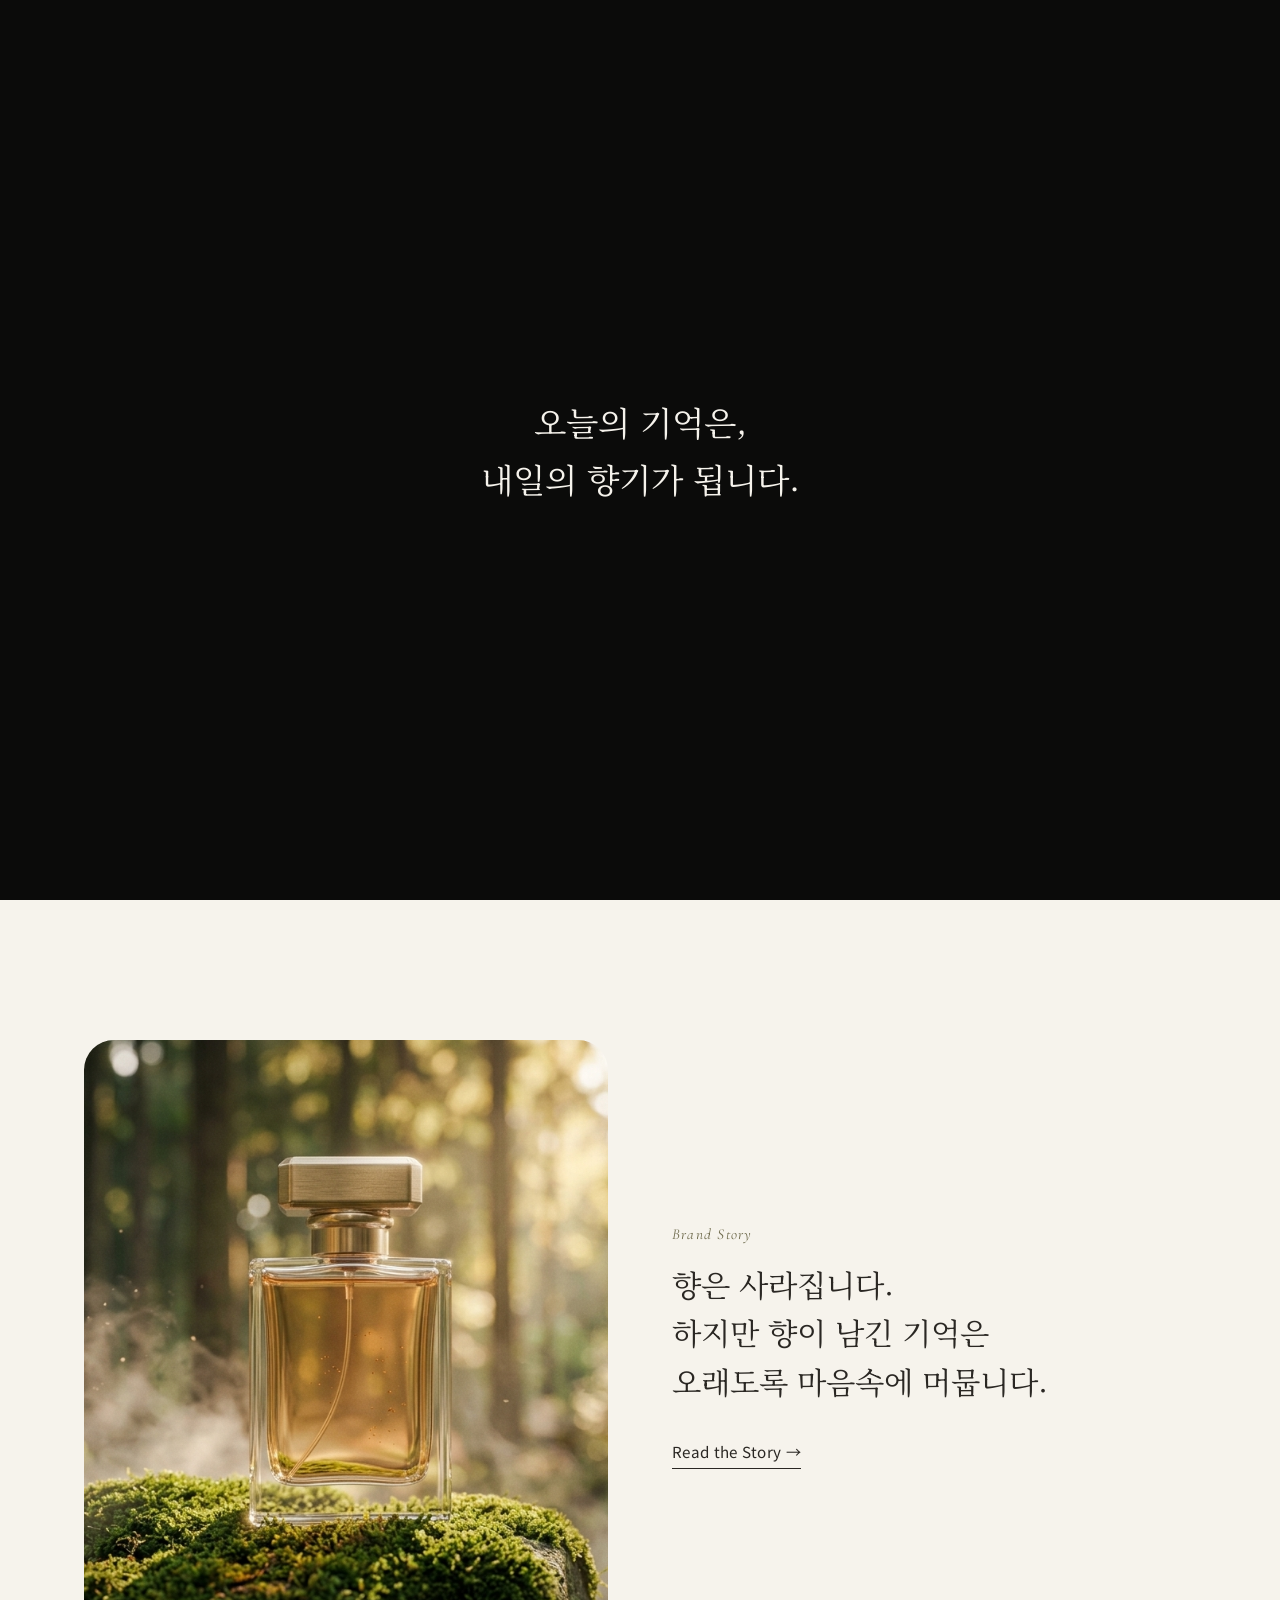
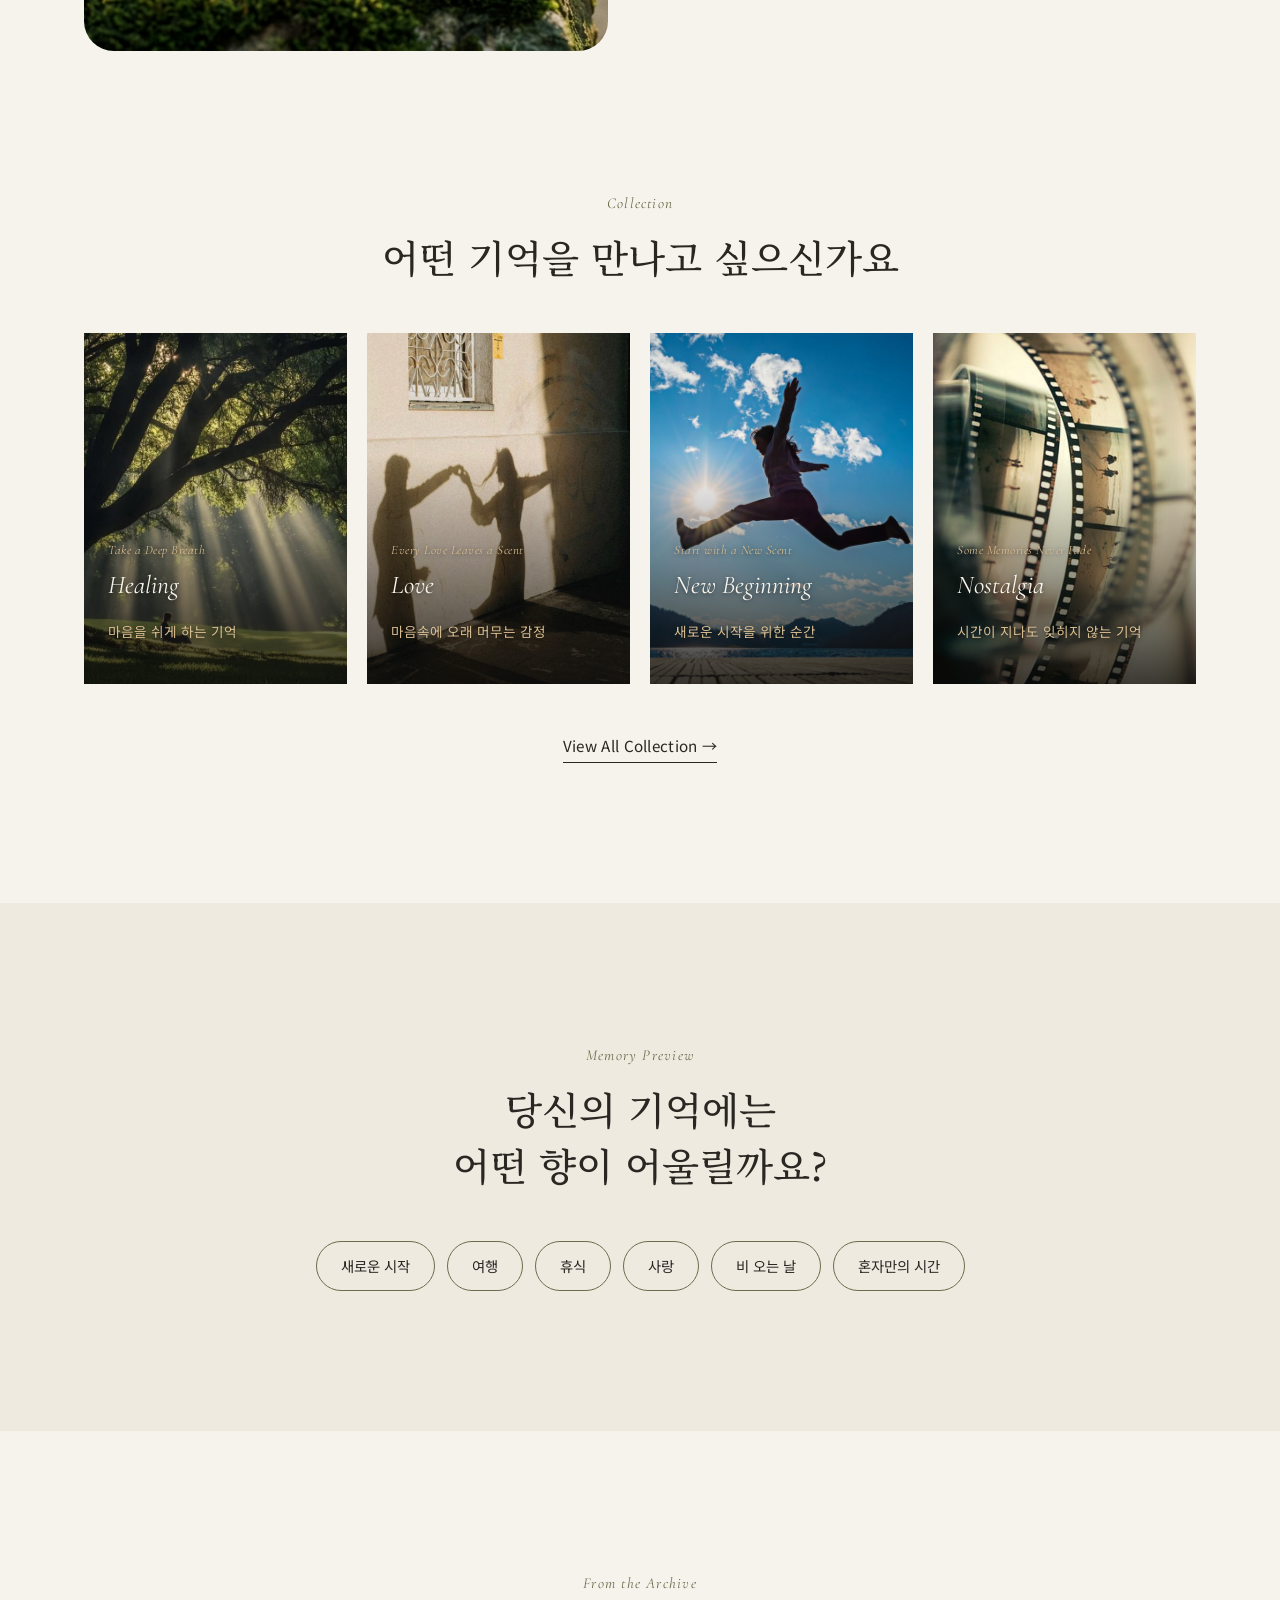
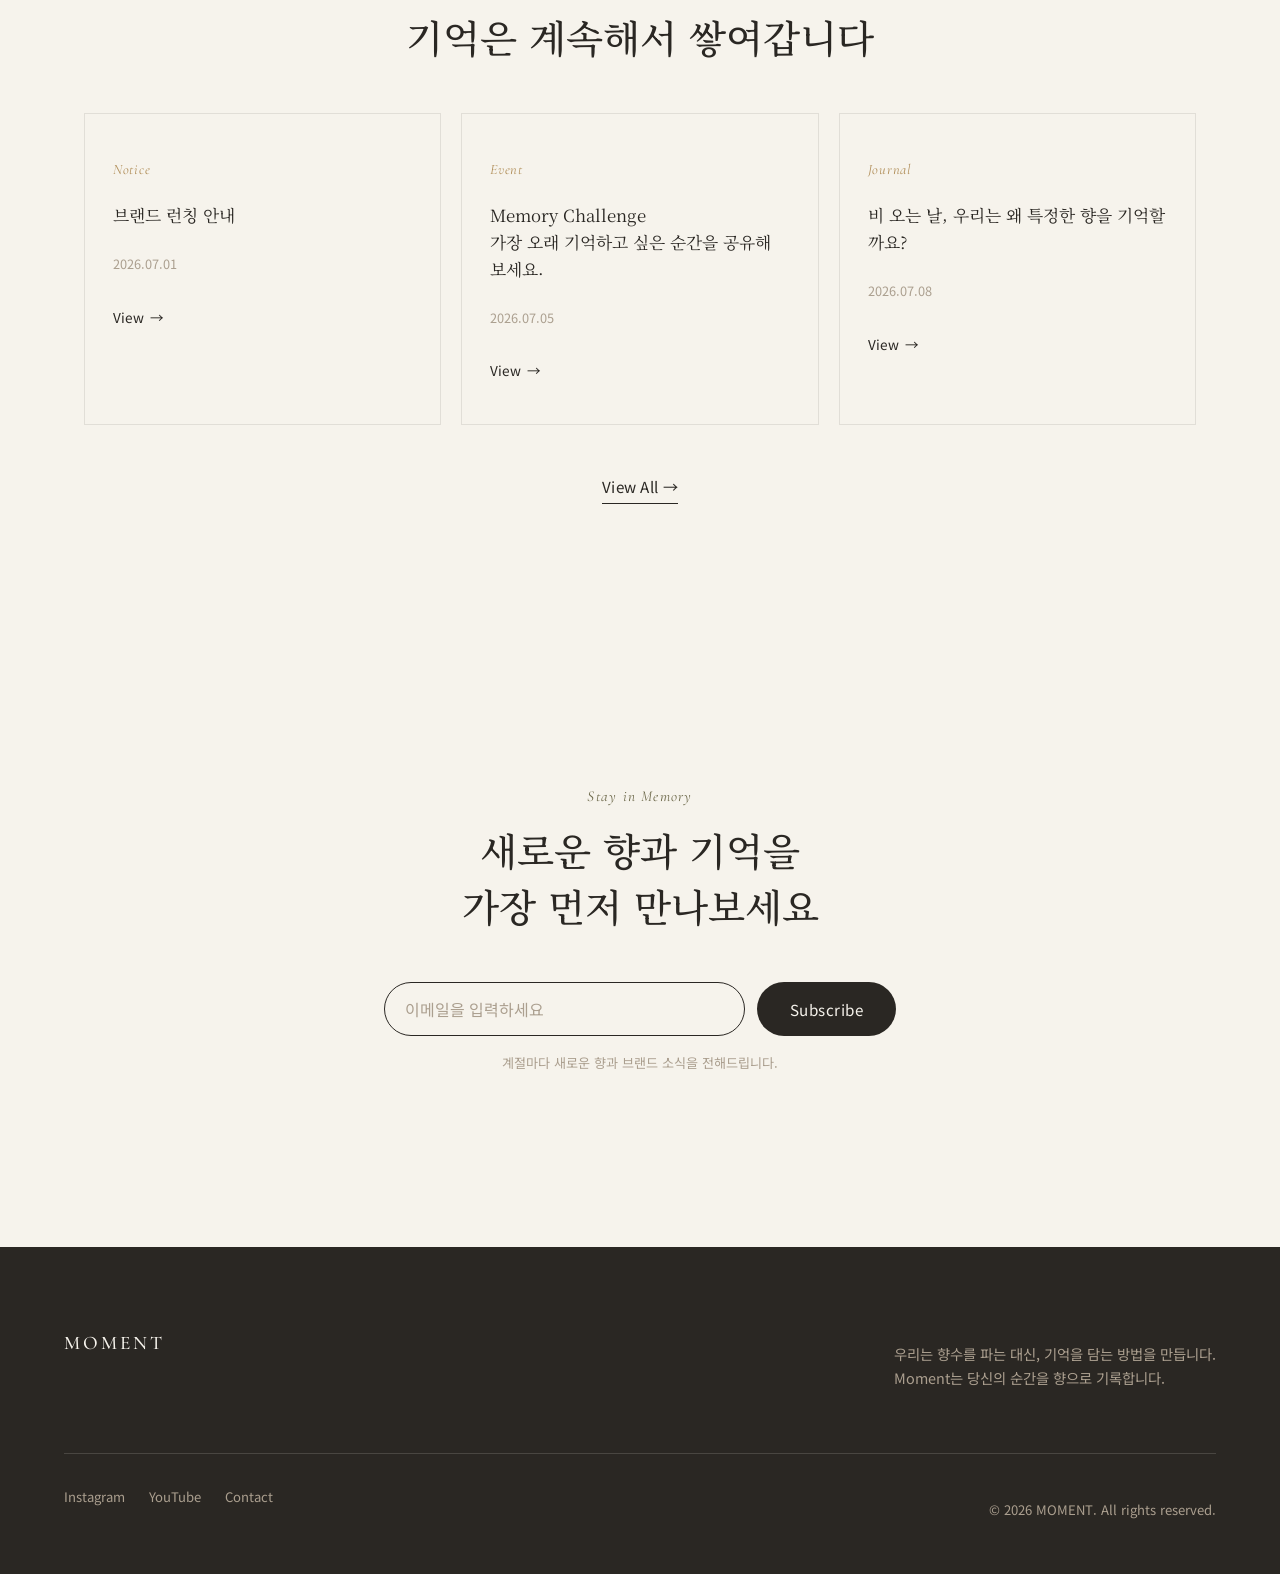
==== index.html @ a53d7341 "feat: Moment v1.0" ====
<!DOCTYPE html>
<html lang="ko">
<head>
  <meta charset="UTF-8" />
  <meta name="viewport" content="width=device-width, initial-scale=1.0" />
  <title>Moment | Memory Archive</title>
  <meta name="description" content="Moment - 향수를 고르는 것이 아니라, 당신의 기억을 선택하는 경험." />

  <!-- 구글 폰트: 한글 세리프(디스플레이) + 한글 산세리프(본문) + 영문 세리프(포인트 텍스트) -->
  <link rel="preconnect" href="https://fonts.googleapis.com" />
  <link rel="preconnect" href="https://fonts.gstatic.com" crossorigin />
  <link
    href="https://fonts.googleapis.com/css2?family=Cormorant+Garamond:ital,wght@0,300;0,400;0,500;1,400&family=Noto+Sans+KR:wght@300;400;500;700&family=Noto+Serif+KR:wght@400;500;600&display=swap"
    rel="stylesheet"
  />

  <!-- 스타일시트 연결 -->
  <link rel="stylesheet" href="css/style.css" />
</head>
<body data-auth="guest">
  <!-- ============================================================
       INTRO OVERLAY : 검은 화면 위 문구가 순서대로 나타났다 사라짐
       (JS에서 is-active 클래스를 순환시키며 텍스트를 전환합니다)
       ============================================================ -->
  <div class="intro" id="intro" aria-hidden="true">
    <p class="intro__line" data-index="0">오늘,<br />당신이 가장 오래 기억하고 싶은 순간은 무엇인가요?</p>
    <p class="intro__line" data-index="1">우리는<br />기억이 사라지지 않기를 바랍니다.</p>
    <p class="intro__line" data-index="2">기억을 만나보세요</p>
    <p class="intro__line" data-index="3">오늘의 기억은,<br />내일의 향기가 됩니다.</p>
  </div>

  <!-- ============================================================
       HEADER / NAV : 모든 페이지 공통
       ============================================================ -->
  <header class="site-header" id="siteHeader">
    <div class="site-header__inner">
      <!-- 로고 -->
      <a href="index.html" class="logo" aria-label="Moment 홈으로 이동">MOMENT</a>

      <!-- 메인 메뉴 -->
      <nav class="main-nav" aria-label="주요 메뉴">
        <ul class="main-nav__list">
          <li><a href="brand.html">Brand</a></li>
          <li><a href="collection.html">Collection</a></li>
          <li><a href="memory-story.html">Memory Story</a></li>
          <li><a href="archive.html">Archive</a></li>
          <li><a href="contact.html">Contact</a></li>
        </ul>
      </nav>

      <!-- 사용자 유틸리티 메뉴 : 로그인 상태에 따라 표시가 달라짐 -->
      <div class="utility-nav">
        <!-- 로그인 했을 때만 보이는 아이콘 -->
        <a href="wishlist.html" class="icon-btn utility-nav__auth-only" aria-label="찜한 상품">
          <svg viewBox="0 0 24 24" width="20" height="20" fill="none" stroke="currentColor" stroke-width="1.5">
            <path d="M12 20s-7-4.35-9.5-8.8C.7 7.6 2 4 5.6 4c2 0 3.3 1 4.4 2.6C11.1 5 12.4 4 14.4 4 18 4 19.3 7.6 17.5 11.2 15 15.65 12 20 12 20Z"/>
          </svg>
        </a>
        <a href="cart.html" class="icon-btn utility-nav__auth-only" aria-label="장바구니">
          <svg viewBox="0 0 24 24" width="20" height="20" fill="none" stroke="currentColor" stroke-width="1.5">
            <path d="M4 6h16l-1.5 10.5a2 2 0 0 1-2 1.5H7.5a2 2 0 0 1-2-1.5L4 6Z"/>
            <path d="M8 6V5a4 4 0 1 1 8 0v1"/>
          </svg>
        </a>
        <a href="mypage.html" class="icon-btn utility-nav__auth-only" aria-label="마이페이지">
          <svg viewBox="0 0 24 24" width="20" height="20" fill="none" stroke="currentColor" stroke-width="1.5">
            <circle cx="12" cy="8" r="3.4" />
            <path d="M4.5 20c1.2-4 4-6 7.5-6s6.3 2 7.5 6" />
          </svg>
        </a>
        <!-- 로그인/로그아웃 토글 버튼 -->
        <button type="button" class="text-btn" id="authToggleBtn">Login</button>
      </div>

      <!-- 모바일 메뉴 토글 -->
      <button type="button" class="menu-toggle" id="menuToggle" aria-label="메뉴 열기" aria-expanded="false">
        <span></span><span></span><span></span>
      </button>
    </div>
  </header>

  <main>
    <!-- ============================================================
         SECTION 1 + 2 : HERO (텍스트 인트로 → 영상 전환)
         intro 오버레이가 사라지면 이 영상 히어로가 드러납니다.
         ============================================================ -->
    <section class="hero" id="hero">
      <video class="hero__video" id="heroVideo" muted loop playsinline poster="images/hero-poster.jpg">
        <source src="video/main.mp4" type="video/mp4" />
      </video>
      <div class="hero__scrim"></div>
      <div class="hero__content">
        <a href="collection.html" class="btn btn--outline-light">Explore Collection <span class="arrow">→</span></a>
      </div>
    </section>

    <!-- ============================================================
         SECTION 3 : BRAND STORY
         ============================================================ -->
    <section class="brand-story" id="brand">
      <div class="brand-story__media">
        <img src="images/brand-story.png" alt="Moment 향수 병 클로즈업 사진" loading="lazy" />
      </div>
      <div class="brand-story__text">
        <p class="eyebrow">Brand Story</p>
        <p class="brand-story__quote">
          향은 사라집니다.<br />
          하지만 향이 남긴 기억은<br />
          오래도록 마음속에 머뭅니다.
        </p>
        <a href="brand.html" class="link-underline">Read the Story →</a>
      </div>
    </section>

    <!-- ============================================================
         SECTION 4 : COLLECTION
         카드에 마우스를 올리면 이미지가 어두워지며 노트 정보가 나타남
         ============================================================ -->
    <section class="collection" id="collection">
      <p class="eyebrow center">Collection</p>
      <h2 class="section-title center">어떤 기억을 만나고 싶으신가요</h2>

      <!--
        향수 카드 4개는 더 이상 마크업에 직접 쓰지 않습니다.
        js/data/perfumes-data.js 의 COLLECTIONS 배열(id, name, tagline, meaning, memoryTags)을
        js/main.js의 initHomeCollectionCards()가 읽어와 이 <ul> 안에 렌더링합니다.
        → 컬렉션 정보가 바뀌면 HTML을 건드릴 필요 없이 perfumes-data.js만 수정하면 됩니다.
      -->
      <ul class="perfume-grid" id="perfumeGrid" aria-live="polite"></ul>

      <div class="section-cta">
        <a href="collection.html" class="link-underline">View All Collection →</a>
      </div>
    </section>

    <!-- ============================================================
         SECTION 5 : MEMORY PREVIEW (간단한 기억 취향 선택)
         ============================================================ -->
    <section class="memory-preview" id="memoryPreview">
      <div class="memory-preview__inner">
        <p class="eyebrow center">Memory Preview</p>
        <h2 class="section-title center" id="memoryQuestion">당신의 기억에는<br />어떤 향이 어울릴까요?</h2>

        <!-- 기억 선택 칩 목록 -->
        <fieldset class="memory-options" id="memoryOptions">
          <legend class="sr-only">기억 유형 선택</legend>
          <label class="memory-chip">
            <input type="radio" name="memory" value="새로운 시작" />
            <span>새로운 시작</span>
          </label>
          <label class="memory-chip">
            <input type="radio" name="memory" value="여행" />
            <span>여행</span>
          </label>
          <label class="memory-chip">
            <input type="radio" name="memory" value="휴식" />
            <span>휴식</span>
          </label>
          <label class="memory-chip">
            <input type="radio" name="memory" value="사랑" />
            <span>사랑</span>
          </label>
          <label class="memory-chip">
            <input type="radio" name="memory" value="비 오는 날" />
            <span>비 오는 날</span>
          </label>
          <label class="memory-chip">
            <input type="radio" name="memory" value="혼자만의 시간" />
            <span>혼자만의 시간</span>
          </label>
        </fieldset>

        <!-- 선택 후 나타나는 결과 영역 -->
        <div class="memory-result" id="memoryResult" hidden>
          <p class="memory-result__text">
            당신의 기억을 위한<br />향을 준비했습니다.
          </p>
          <a href="memory-story.html" class="btn btn--dark">Find My Memory</a>
        </div>
      </div>
    </section>

    <!-- ============================================================
         SECTION 6 : FROM THE ARCHIVE
         ============================================================ -->
    <section class="archive" id="archive">
      <p class="eyebrow center">From the Archive</p>
      <h2 class="section-title center">기억은 계속해서 쌓여갑니다</h2>

      <ul class="archive-grid">
        <li class="archive-card">
          <a href="archive.html">
            <span class="archive-card__tag">Notice</span>
            <p class="archive-card__title">브랜드 런칭 안내</p>
            <time class="archive-card__date" datetime="2026-07-01">2026.07.01</time>
            <span class="archive-card__link">View <span class="arrow">→</span></span>
          </a>
        </li>
        <li class="archive-card">
          <a href="archive.html">
            <span class="archive-card__tag">Event</span>
            <p class="archive-card__title">Memory Challenge<br />가장 오래 기억하고 싶은 순간을 공유해 보세요.</p>
            <time class="archive-card__date" datetime="2026-07-05">2026.07.05</time>
            <span class="archive-card__link">View <span class="arrow">→</span></span>
          </a>
        </li>
        <li class="archive-card">
          <a href="archive.html">
            <span class="archive-card__tag">Journal</span>
            <p class="archive-card__title">비 오는 날, 우리는 왜 특정한 향을 기억할까요?</p>
            <time class="archive-card__date" datetime="2026-07-08">2026.07.08</time>
            <span class="archive-card__link">View <span class="arrow">→</span></span>
          </a>
        </li>
      </ul>

      <div class="section-cta">
        <a href="archive.html" class="link-underline">View All →</a>
      </div>
    </section>

    <!-- ============================================================
         SECTION 7 : NEWSLETTER (Stay in Memory)
         ============================================================ -->
    <section class="newsletter" id="newsletter">
      <p class="eyebrow center">Stay in Memory</p>
      <h2 class="section-title center">새로운 향과 기억을<br />가장 먼저 만나보세요</h2>

      <form class="newsletter__form" id="newsletterForm" novalidate>
        <label for="newsletterEmail" class="sr-only">이메일 주소</label>
        <input
          type="email"
          id="newsletterEmail"
          name="email"
          class="newsletter__input"
          placeholder="이메일을 입력하세요"
          required
        />
        <button type="submit" class="btn btn--dark">Subscribe</button>
      </form>
      <p class="newsletter__caption" id="newsletterMessage">계절마다 새로운 향과 브랜드 소식을 전해드립니다.</p>
    </section>
  </main>

  <!-- ============================================================
       FOOTER : 모든 페이지 공통
       ============================================================ -->
  <footer class="site-footer">
    <div class="site-footer__top">
      <span class="logo logo--footer">MOMENT</span>
      <p class="site-footer__philosophy">
        우리는 향수를 파는 대신, 기억을 담는 방법을 만듭니다.<br />
        Moment는 당신의 순간을 향으로 기록합니다.
      </p>
    </div>

    <div class="site-footer__bottom">
      <nav class="site-footer__social" aria-label="소셜 미디어 및 연락처">
        <a href="#" target="_blank" rel="noopener">Instagram</a>
        <a href="#" target="_blank" rel="noopener">YouTube</a>
        <a href="contact.html">Contact</a>
      </nav>
      <p class="site-footer__copyright">© 2026 MOMENT. All rights reserved.</p>
    </div>
  </footer>

  <!-- 스크립트 연결 : body 최하단 -->
  <!-- perfumes-data.js가 COLLECTIONS/PERFUMES 전역 상수를 만들어주므로 반드시 다른 js보다 먼저 로드 -->
  <script src="js/data/perfumes-data.js"></script>
  <script src="js/store.js"></script>
  <script src="js/main.js"></script>
</body>
</html>
---- css/style.css ----
/* 경로: css/style.css */

/* ==========================================================================
   1. CSS 변수 (Design Tokens)
   -------------------------------------------------------------------------
   - 컬러 : Ivory(배경) / Warm Gray(보조) / Charcoal(본문) / Olive(포인트 텍스트)
             + Gold(액센트), 인트로 전용 Black
   - 타이포 : 한글 세리프(Display) + 한글 산세리프(Body) + 영문 세리프(포인트)
   ========================================================================== */
:root {
  /* Color */
  --color-ivory: #f6f3ec;
  --color-ivory-dim: #efeae0;
  --color-warm-gray: #ab9f8f;
  --color-charcoal: #2a2723;
  --color-olive: #6e6a4c;
  --color-black: #0b0b0a;
  --color-white: #ffffff;
  --color-gold: #b08d57;
  --color-gold-light: #d8bd91;

  /* Typography */
  --font-display: "Noto Serif KR", serif;
  --font-body: "Noto Sans KR", sans-serif;
  --font-accent: "Cormorant Garamond", serif;

  /* Layout */
  --header-height: 76px;
  --container-max: 1240px;
  --gutter: clamp(20px, 5vw, 64px);

  /* Motion */
  --ease-default: cubic-bezier(0.22, 1, 0.36, 1);
  --duration-fast: 0.3s;
  --duration-slow: 0.9s;
}

/* ==========================================================================
   2. 리셋 & 기본 스타일
   ========================================================================== */
*,
*::before,
*::after {
  box-sizing: border-box;
}

html {
  scroll-behavior: smooth;
}

body {
  margin: 0;
  font-family: var(--font-body);
  color: var(--color-charcoal);
  background-color: var(--color-ivory);
  line-height: 1.7;
  -webkit-font-smoothing: antialiased;
}

img {
  max-width: 100%;
  display: block;
}

a {
  color: inherit;
  text-decoration: none;
}

ul,
dl {
  list-style: none;
  margin: 0;
  padding: 0;
}

button,
input {
  font-family: inherit;
  font-size: inherit;
}

/* 스크린리더 전용 텍스트 (시각적으로 숨기되 접근성은 유지) */
.sr-only {
  position: absolute;
  width: 1px;
  height: 1px;
  padding: 0;
  margin: -1px;
  overflow: hidden;
  clip: rect(0, 0, 0, 0);
  white-space: nowrap;
  border: 0;
}

/* 키보드 포커스 표시 */
a:focus-visible,
button:focus-visible,
input:focus-visible {
  outline: 2px solid var(--color-gold);
  outline-offset: 3px;
}

/* 사용자가 모션 최소화를 선호할 경우 애니메이션 축소 */
@media (prefers-reduced-motion: reduce) {
  *,
  *::before,
  *::after {
    animation-duration: 0.01ms !important;
    transition-duration: 0.01ms !important;
    scroll-behavior: auto !important;
  }
}

/* ==========================================================================
   3. 공통 유틸리티 (eyebrow, 버튼, 밑줄 링크 등)
   ========================================================================== */
.eyebrow {
  font-family: var(--font-accent);
  font-style: italic;
  letter-spacing: 0.08em;
  color: var(--color-olive);
  font-size: 0.95rem;
  margin: 0 0 12px;
}

.eyebrow.center,
.section-title.center {
  text-align: center;
}

.section-title {
  font-family: var(--font-display);
  font-weight: 500;
  font-size: clamp(1.6rem, 3vw, 2.4rem);
  line-height: 1.45;
  margin: 0 0 48px;
  color: var(--color-charcoal);
}

.section-cta {
  text-align: center;
  margin-top: 48px;
}

.link-underline {
  display: inline-block;
  border-bottom: 1px solid currentColor;
  padding-bottom: 4px;
  font-size: 0.95rem;
  letter-spacing: 0.02em;
  transition: opacity var(--duration-fast) var(--ease-default);
}

.link-underline:hover {
  opacity: 0.6;
}

.arrow {
  display: inline-block;
  transition: transform var(--duration-fast) var(--ease-default);
}

.btn {
  display: inline-flex;
  align-items: center;
  gap: 8px;
  padding: 14px 32px;
  font-size: 0.95rem;
  letter-spacing: 0.03em;
  border-radius: 999px;
  border: 1px solid transparent;
  cursor: pointer;
  transition: background-color var(--duration-fast) var(--ease-default),
    color var(--duration-fast) var(--ease-default),
    border-color var(--duration-fast) var(--ease-default);
}

.btn--outline-light {
  color: var(--color-ivory);
  border-color: rgba(246, 243, 236, 0.6);
  background: transparent;
}

.btn--outline-light:hover {
  background: var(--color-ivory);
  color: var(--color-charcoal);
}

.btn--dark {
  background: var(--color-charcoal);
  color: var(--color-ivory);
}

.btn--dark:hover {
  background: var(--color-gold);
  color: var(--color-charcoal);
}

/* ==========================================================================
   4. 인트로 오버레이 (Section 1)
   -------------------------------------------------------------------------
   - 검은 화면 위 문구가 순서대로 페이드 인/아웃 됩니다.
   - JS가 각 .intro__line 에 is-active 클래스를 순환 부여합니다.
   - 전체 시퀀스가 끝나면 .intro 자체에 is-done 클래스가 붙어 사라지고
     아래의 영상 히어로가 자연스럽게 드러납니다.
   ========================================================================== */
.intro {
  position: fixed;
  inset: 0;
  z-index: 200;
  display: flex;
  align-items: center;
  justify-content: center;
  background-color: var(--color-black);
  transition: opacity var(--duration-slow) var(--ease-default);
}

.intro.is-done {
  opacity: 0;
  pointer-events: none;
}

/* 이미 인트로를 본 적이 있는 재방문(같은 세션)에서는
   페이드 애니메이션 없이 곧바로 숨겨서 영상/메뉴가 바로 보이도록 함 */
.intro.is-skipped {
  display: none;
}

.intro__line {
  position: absolute;
  max-width: 90vw;
  text-align: center;
  font-family: var(--font-display);
  font-weight: 400;
  font-size: clamp(1.3rem, 3.2vw, 2.1rem);
  color: var(--color-ivory);
  opacity: 0;
  /* 위아래로 움직이는 효과를 빼고 순수 크로스페이드로 전환해 더 매끄럽게 보이도록 함 */
  transition: opacity 0.9s ease-in-out;
}

.intro__line.is-active {
  opacity: 1;
}

/* ==========================================================================
   5. 헤더 & 내비게이션
   ========================================================================== */
.site-header {
  position: fixed;
  top: 0;
  left: 0;
  right: 0;
  z-index: 100;
  height: var(--header-height);
  display: flex;
  align-items: center;
  color: var(--color-ivory);
  transition: background-color var(--duration-fast) var(--ease-default),
    color var(--duration-fast) var(--ease-default);
}

/* 스크롤 시 인트로/영상 위가 아닐 때는 아이보리 배경으로 전환 */
.site-header.is-scrolled {
  background-color: rgba(246, 243, 236, 0.92);
  color: var(--color-charcoal);
  backdrop-filter: blur(6px);
  box-shadow: 0 1px 0 rgba(42, 39, 35, 0.08);
}

.site-header__inner {
  width: 100%;
  max-width: var(--container-max);
  margin: 0 auto;
  padding: 0 var(--gutter);
  display: flex;
  align-items: center;
  justify-content: space-between;
  gap: 32px;
}

.logo {
  font-family: var(--font-accent);
  font-size: 1.35rem;
  letter-spacing: 0.16em;
  font-weight: 500;
}

.main-nav__list {
  display: flex;
  gap: 36px;
}

.main-nav__list a {
  font-size: 0.92rem;
  letter-spacing: 0.03em;
  position: relative;
  padding-bottom: 4px;
}

.main-nav__list a::after {
  content: "";
  position: absolute;
  left: 0;
  bottom: 0;
  width: 100%;
  height: 1px;
  background: currentColor;
  transform: scaleX(0);
  transform-origin: right;
  transition: transform var(--duration-fast) var(--ease-default);
}

.main-nav__list a:hover::after {
  transform: scaleX(1);
  transform-origin: left;
}

.utility-nav {
  display: flex;
  align-items: center;
  gap: 18px;
}

.icon-btn {
  display: inline-flex;
  align-items: center;
  justify-content: center;
}

.text-btn {
  background: none;
  border: 1px solid currentColor;
  color: inherit;
  padding: 8px 18px;
  border-radius: 999px;
  font-size: 0.85rem;
  letter-spacing: 0.03em;
  cursor: pointer;
  transition: background-color var(--duration-fast) var(--ease-default),
    color var(--duration-fast) var(--ease-default);
}

.text-btn:hover {
  background-color: currentColor;
}

.site-header.is-scrolled .text-btn:hover {
  color: var(--color-ivory);
}

.site-header:not(.is-scrolled) .text-btn:hover {
  color: var(--color-charcoal);
}

/* 로그인 상태(body[data-auth="member"])에서만 찜/장바구니 아이콘 노출 */
.utility-nav__auth-only {
  display: none;
}

body[data-auth="member"] .utility-nav__auth-only {
  display: inline-flex;
}

/* 모바일 햄버거 버튼 (기본 숨김, 반응형에서 노출) */
.menu-toggle {
  display: none;
  flex-direction: column;
  gap: 5px;
  background: none;
  border: none;
  cursor: pointer;
  padding: 8px;
}

.menu-toggle span {
  width: 22px;
  height: 1px;
  background: currentColor;
}

/* ==========================================================================
   6. HERO (Section 2) : 영상 배경 + Brand Message
   ========================================================================== */
.hero {
  position: relative;
  height: 100vh;
  display: flex;
  align-items: flex-end;
  justify-content: center;
  overflow: hidden;
  background-color: var(--color-black);
}

.hero__video {
  position: absolute;
  inset: 0;
  width: 100%;
  height: 100%;
  object-fit: cover;
}

.hero__scrim {
  position: absolute;
  inset: 0;
  background: linear-gradient(180deg, rgba(11, 11, 10, 0.15) 0%, rgba(11, 11, 10, 0.55) 100%);
}

.hero__content {
  position: relative;
  z-index: 2;
  padding-bottom: 96px;
  text-align: center;
}

/* ==========================================================================
   7. BRAND STORY (Section 3)
   ========================================================================== */
.brand-story {
  display: grid;
  grid-template-columns: 1fr 1fr;
  align-items: center;
  gap: var(--gutter);
  max-width: var(--container-max);
  margin: 0 auto;
  padding: 140px var(--gutter);
}

.brand-story__media img {
  width: 100%;
  aspect-ratio: 6 / 7;
  object-fit: cover;
  border-radius: 30px;
}

.brand-story__quote {
  font-family: var(--font-display);
  font-weight: 400;
  font-size: clamp(1.3rem, 2.4vw, 1.9rem);
  line-height: 1.6;
  color: var(--color-charcoal);
  margin: 0 0 32px;
}

/* ==========================================================================
   8. COLLECTION (Section 4) : 향수 카드
   -------------------------------------------------------------------------
   - 카드 배경은 각 <li>의 인라인 style="background-image: url(...)"로 지정
     (⚠️ CSS 커스텀 프로퍼티(--card-image)에 url()을 넣으면, 그 상대경로가
      "선언된 위치(index.html)"가 아니라 "var()가 쓰이는 스타일시트 위치
      (이 css/style.css 파일)" 기준으로 다시 해석되는 스펙 특성이 있어
      실제 파일이 있어도 404가 나는 문제가 있었습니다. 그래서 커스텀 프로퍼티를
      거치지 않고 background-image를 인라인에서 바로 지정합니다.)
   - 기본 상태 : 이미지만 살짝 보이는 미니멀한 카드
   - hover 상태 : 이미지가 어두워지며 Top/Middle/Base 노트가 나타남
   ========================================================================== */
.collection {
  padding: 0 var(--gutter) 140px;
  max-width: var(--container-max);
  margin: 0 auto;
}

.perfume-grid {
  display: grid;
  grid-template-columns: repeat(4, 1fr);
  gap: 20px;
}

.perfume-card {
  position: relative;
  aspect-ratio: 3 / 4;
  background-color: var(--color-ivory-dim); /* 이미지 로드 전/실패 시 대비용 배경 */
  background-size: cover;
  background-position: center;
  overflow: hidden;
  isolation: isolate;
}

/* 카드 어둡게 하는 오버레이
   - 평소에도 이름/태그라인이 잘 보이도록 하단부터 어두워지는 그라데이션을 항상 깔아둠
   - hover 시 카드 전체를 짙게 덮어 태그 목록(memoryTags)이 잘 보이게 전환 */
.perfume-card::before {
  content: "";
  position: absolute;
  inset: 0;
  background: linear-gradient(
    180deg,
    rgba(11, 11, 10, 0) 35%,
    rgba(11, 11, 10, 0.8) 100%
  );
  transition: background var(--duration-fast) var(--ease-default);
  z-index: 0;
}

.perfume-card:hover::before,
.perfume-card:focus-within::before {
  background: rgba(11, 11, 10, 0.72);
}

/* 카드 전체를 감싸는 링크 : 카드 하나를 통째로 클릭 가능한 영역으로 만들어줍니다.
   (오버레이 ::before 보다 위에 오도록 position/z-index를 여기서 담당) */
.perfume-card__link {
  position: relative;
  z-index: 1;
  display: block;
  height: 100%;
  color: inherit;
  text-decoration: none;
}

.perfume-card__notes {
  height: 100%;
  display: flex;
  flex-direction: column;
  justify-content: flex-end;
  padding: 24px;
  color: var(--color-ivory);
}

/* 컬렉션 태그라인 (예: "Take a Deep Breath") : 카드 이름 위에 오는 작은 영문 캡션 */
.perfume-card__eyebrow {
  font-family: var(--font-accent);
  font-style: italic;
  font-size: 0.8rem;
  letter-spacing: 0.04em;
  color: var(--color-gold-light);
  text-shadow: 0 1px 4px rgba(11, 11, 10, 0.5);
  margin-bottom: 2px;
}

.perfume-card__name {
  font-family: var(--font-accent);
  font-style: italic;
  font-size: 1.6rem;
  text-shadow: 0 1px 4px rgba(11, 11, 10, 0.5);
}

.perfume-card__desc {
  font-size: 0.85rem;
  color: var(--color-gold-light);
  text-shadow: 0 1px 4px rgba(11, 11, 10, 0.5);
  margin-bottom: 16px;
}

/* 기억 키워드 태그 목록 : note-list와 동일하게 평소엔 숨어 있다가 hover 시 펼쳐짐 */
.perfume-card__tags {
  display: flex;
  flex-wrap: wrap;
  gap: 6px;
  list-style: none;
  margin: 0;
  padding: 0;
  max-height: 0;
  opacity: 0;
  overflow: hidden;
  transition: max-height var(--duration-fast) var(--ease-default),
    opacity var(--duration-fast) var(--ease-default);
}

.perfume-card:hover .perfume-card__tags,
.perfume-card:focus-within .perfume-card__tags {
  max-height: 120px;
  opacity: 1;
}

.perfume-card__tags li {
  font-size: 0.72rem;
  padding: 4px 10px;
  border: 1px solid rgba(246, 243, 236, 0.35);
  border-radius: 999px;
  color: var(--color-ivory);
  white-space: nowrap;
}

/* 노트 정보 : 평소에는 숨겨져 있다가 hover 시 서서히 나타남 */
.note-list {
  max-height: 0;
  opacity: 0;
  overflow: hidden;
  transition: max-height var(--duration-fast) var(--ease-default),
    opacity var(--duration-fast) var(--ease-default);
}

.perfume-card:hover .note-list,
.perfume-card:focus-within .note-list {
  max-height: 200px;
  opacity: 1;
}

.note-list > div {
  display: flex;
  gap: 8px;
  font-size: 0.78rem;
  padding: 4px 0;
  border-top: 1px solid rgba(246, 243, 236, 0.2);
}

.note-list dt {
  flex-shrink: 0;
  width: 56px;
  color: var(--color-gold-light);
  letter-spacing: 0.04em;
}

.note-list dd {
  /* 브라우저 기본 여백(margin-left: 40px)을 제거하고,
     좁은 카드 폭에서도 줄바꿈이 단어 단위로 깔끔하게 떨어지도록 처리 */
  margin: 0;
  flex: 1;
  line-height: 1.5;
  word-break: keep-all;
  overflow-wrap: break-word;
}

/* ==========================================================================
   9. MEMORY PREVIEW (Section 5)
   ========================================================================== */
.memory-preview {
  background-color: var(--color-ivory-dim);
  padding: 140px var(--gutter);
  transition: background-color var(--duration-slow) var(--ease-default);
}

.memory-preview.has-result {
  background-color: var(--color-charcoal);
  color: var(--color-ivory);
}

.memory-preview.has-result .section-title,
.memory-preview.has-result .eyebrow {
  color: var(--color-ivory);
}

.memory-preview__inner {
  max-width: 720px;
  margin: 0 auto;
  text-align: center;
}

.memory-options {
  display: flex;
  flex-wrap: wrap;
  justify-content: center;
  gap: 12px;
  border: none;
  padding: 0;
  margin: 0;
}

.memory-chip {
  cursor: pointer;
}

.memory-chip input {
  position: absolute;
  opacity: 0;
  width: 1px;
  height: 1px;
}

.memory-chip span {
  display: inline-block;
  padding: 12px 24px;
  border: 1px solid var(--color-olive);
  border-radius: 999px;
  font-size: 0.9rem;
  transition: background-color var(--duration-fast) var(--ease-default),
    color var(--duration-fast) var(--ease-default);
}

.memory-chip input:checked + span {
  background-color: var(--color-gold);
  border-color: var(--color-gold);
  color: var(--color-charcoal);
}

.memory-result {
  margin-top: 56px;
}

.memory-result[hidden] {
  display: none;
}

.memory-result__text {
  font-family: var(--font-display);
  font-size: 1.4rem;
  margin-bottom: 28px;
}

/* ==========================================================================
   10. FROM THE ARCHIVE (Section 6)
   ========================================================================== */
.archive {
  padding: 140px var(--gutter);
  max-width: var(--container-max);
  margin: 0 auto;
}

.archive-grid {
  display: grid;
  grid-template-columns: repeat(3, 1fr);
  gap: 20px;
}

.archive-card a {
  display: block;
  height: 100%;
  padding: 40px 28px;
  background-color: var(--color-ivory);
  border: 1px solid rgba(42, 39, 35, 0.1);
  transition: background-color var(--duration-fast) var(--ease-default);
}

.archive-card a:hover {
  background-color: var(--color-charcoal);
  color: var(--color-ivory);
}

.archive-card__tag {
  display: inline-block;
  font-family: var(--font-accent);
  font-style: italic;
  color: var(--color-gold);
  margin-bottom: 20px;
  font-size: 0.9rem;
  letter-spacing: 0.05em;
}

.archive-card__title {
  font-family: var(--font-display);
  font-size: 1.05rem;
  line-height: 1.6;
  margin: 0 0 24px;
}

.archive-card__date {
  display: block;
  font-size: 0.8rem;
  color: var(--color-warm-gray);
  margin-bottom: 28px;
}

.archive-card a:hover .archive-card__date {
  color: var(--color-gold-light);
}

.archive-card__link {
  display: inline-flex;
  align-items: center;
  gap: 6px;
  font-size: 0.85rem;
}

.archive-card a:hover .arrow {
  transform: translateX(6px);
}

/* ==========================================================================
   11. NEWSLETTER (Section 7)
   ========================================================================== */
.newsletter {
  padding: 140px var(--gutter) 160px;
  max-width: 640px;
  margin: 0 auto;
  text-align: center;
}

.newsletter__form {
  display: flex;
  gap: 12px;
  justify-content: center;
  margin-bottom: 16px;
}

.newsletter__input {
  flex: 1;
  min-width: 0;
  padding: 14px 20px;
  border: 1px solid var(--color-charcoal);
  border-radius: 999px;
  background: transparent;
  color: var(--color-charcoal);
}

.newsletter__input::placeholder {
  color: var(--color-warm-gray);
}

.newsletter__caption {
  font-size: 0.82rem;
  color: var(--color-warm-gray);
}

/* ==========================================================================
   12. FOOTER
   ========================================================================== */
.site-footer {
  background-color: var(--color-charcoal);
  color: var(--color-ivory);
  padding: 80px var(--gutter) 40px;
}

.site-footer__top {
  max-width: var(--container-max);
  margin: 0 auto;
  display: flex;
  flex-wrap: wrap;
  justify-content: space-between;
  align-items: flex-start;
  gap: 24px;
  padding-bottom: 48px;
  border-bottom: 1px solid rgba(246, 243, 236, 0.15);
}

.logo--footer {
  font-size: 1.2rem;
}

.site-footer__philosophy {
  max-width: 420px;
  font-size: 0.9rem;
  color: var(--color-warm-gray);
}

.site-footer__bottom {
  max-width: var(--container-max);
  margin: 0 auto;
  display: flex;
  flex-wrap: wrap;
  justify-content: space-between;
  gap: 16px;
  padding-top: 32px;
  font-size: 0.82rem;
  color: var(--color-warm-gray);
}

.site-footer__social {
  display: flex;
  gap: 24px;
}

.site-footer__social a:hover {
  color: var(--color-gold-light);
}

/* ==========================================================================
   13. 반응형 (Tablet / Mobile)
   ========================================================================== */
@media (max-width: 1024px) {
  .perfume-grid {
    grid-template-columns: repeat(2, 1fr);
  }

  .archive-grid {
    grid-template-columns: 1fr;
  }
}

@media (max-width: 860px) {
  .main-nav {
    display: none;
  }

  .menu-toggle {
    display: flex;
  }

  /* 모바일에서 햄버거 버튼 클릭 시 펼쳐지는 드롭다운 메뉴 */
  .main-nav.is-open {
    display: block;
    position: absolute;
    top: var(--header-height);
    left: 0;
    right: 0;
    background-color: var(--color-ivory);
    box-shadow: 0 12px 24px rgba(42, 39, 35, 0.08);
  }

  .main-nav.is-open .main-nav__list {
    flex-direction: column;
    gap: 0;
    padding: 12px var(--gutter) 24px;
  }

  .main-nav.is-open .main-nav__list a {
    display: block;
    padding: 14px 0;
    color: var(--color-charcoal);
    border-bottom: 1px solid rgba(42, 39, 35, 0.08);
  }

  .brand-story {
    grid-template-columns: 1fr;
    padding: 96px var(--gutter);
  }

  .newsletter__form {
    flex-direction: column;
  }
}

@media (max-width: 560px) {
  .perfume-grid {
    grid-template-columns: 1fr;
  }

  .site-header__inner {
    gap: 12px;
  }

  .utility-nav {
    gap: 10px;
  }
}

/* ==========================================================================
   14. 공용 모달 (로그인 필요 안내 / 비회원 구매 확인 등)
   -------------------------------------------------------------------------
   - archive.css, memory-story.css에도 유사한 정의가 있지만, 두 파일을 불러오지
     않는 페이지(product-detail.html 등)에서도 모달이 동작하도록 공통으로 둡니다.
   ========================================================================== */
.modal-overlay {
  position: fixed;
  inset: 0;
  z-index: 400;
  display: flex;
  align-items: center;
  justify-content: center;
  padding: var(--gutter);
  background: rgba(11, 11, 10, 0.55);
  opacity: 0;
  transition: opacity var(--duration-fast) var(--ease-default);
}

.modal-overlay[hidden] {
  display: none;
}

.modal-overlay.is-open {
  opacity: 1;
}

.modal {
  max-width: 420px;
  width: 100%;
  padding: 48px 36px;
  text-align: center;
  background-color: var(--color-ivory);
  border-radius: 24px;
  transform: translateY(16px) scale(0.97);
  transition: transform var(--duration-fast) var(--ease-default);
}

.modal-overlay.is-open .modal {
  transform: translateY(0) scale(1);
}

.modal__icon {
  font-size: 2rem;
  margin: 0 0 16px;
}

.modal__title {
  font-family: var(--font-display);
  font-size: 1.3rem;
  margin: 0 0 14px;
  color: var(--color-charcoal);
}

.modal__desc {
  font-size: 0.92rem;
  line-height: 1.8;
  color: var(--color-warm-gray);
  margin: 0 0 32px;
  word-break: keep-all;
}

.modal__buttons {
  display: flex;
  flex-wrap: wrap;
  justify-content: center;
  gap: 12px;
}

@media (max-width: 560px) {
  .modal__buttons {
    flex-direction: column;
  }

  .modal__buttons .btn {
    width: 100%;
    justify-content: center;
  }
}

/* ==========================================================================
   15. 로그인 게이트 (로그인해야 이용 가능한 폼 대신 노출되는 안내 블록)
   -------------------------------------------------------------------------
   - .auth-only : 로그인(member) 상태에서만 보여야 하는 블록 (기본은 숨김)
   - .guest-only : 비로그인(guest) 상태에서만 보여야 하는 블록 (기본은 노출)
   - 실제 전환은 js/main.js의 applyState()가 hidden 속성을 토글하며 처리합니다.
   - [hidden] 선택자는 .contact-form(grid) / .share-form(flex)처럼 각자 고유한
     display 값을 가진 요소보다 항상 우선 적용되도록 클래스+속성 조합으로 명시합니다.
   ========================================================================== */
.auth-only[hidden],
.guest-only[hidden] {
  display: none;
}

.login-gate {
  text-align: center;
  padding: 56px 32px;
  border: 1px solid rgba(42, 39, 35, 0.12);
  border-radius: 20px;
  background-color: var(--color-ivory-dim);
}

.login-gate__desc {
  margin: 0 0 24px;
  color: var(--color-warm-gray);
  font-size: 0.95rem;
  line-height: 1.8;
  word-break: keep-all;
}
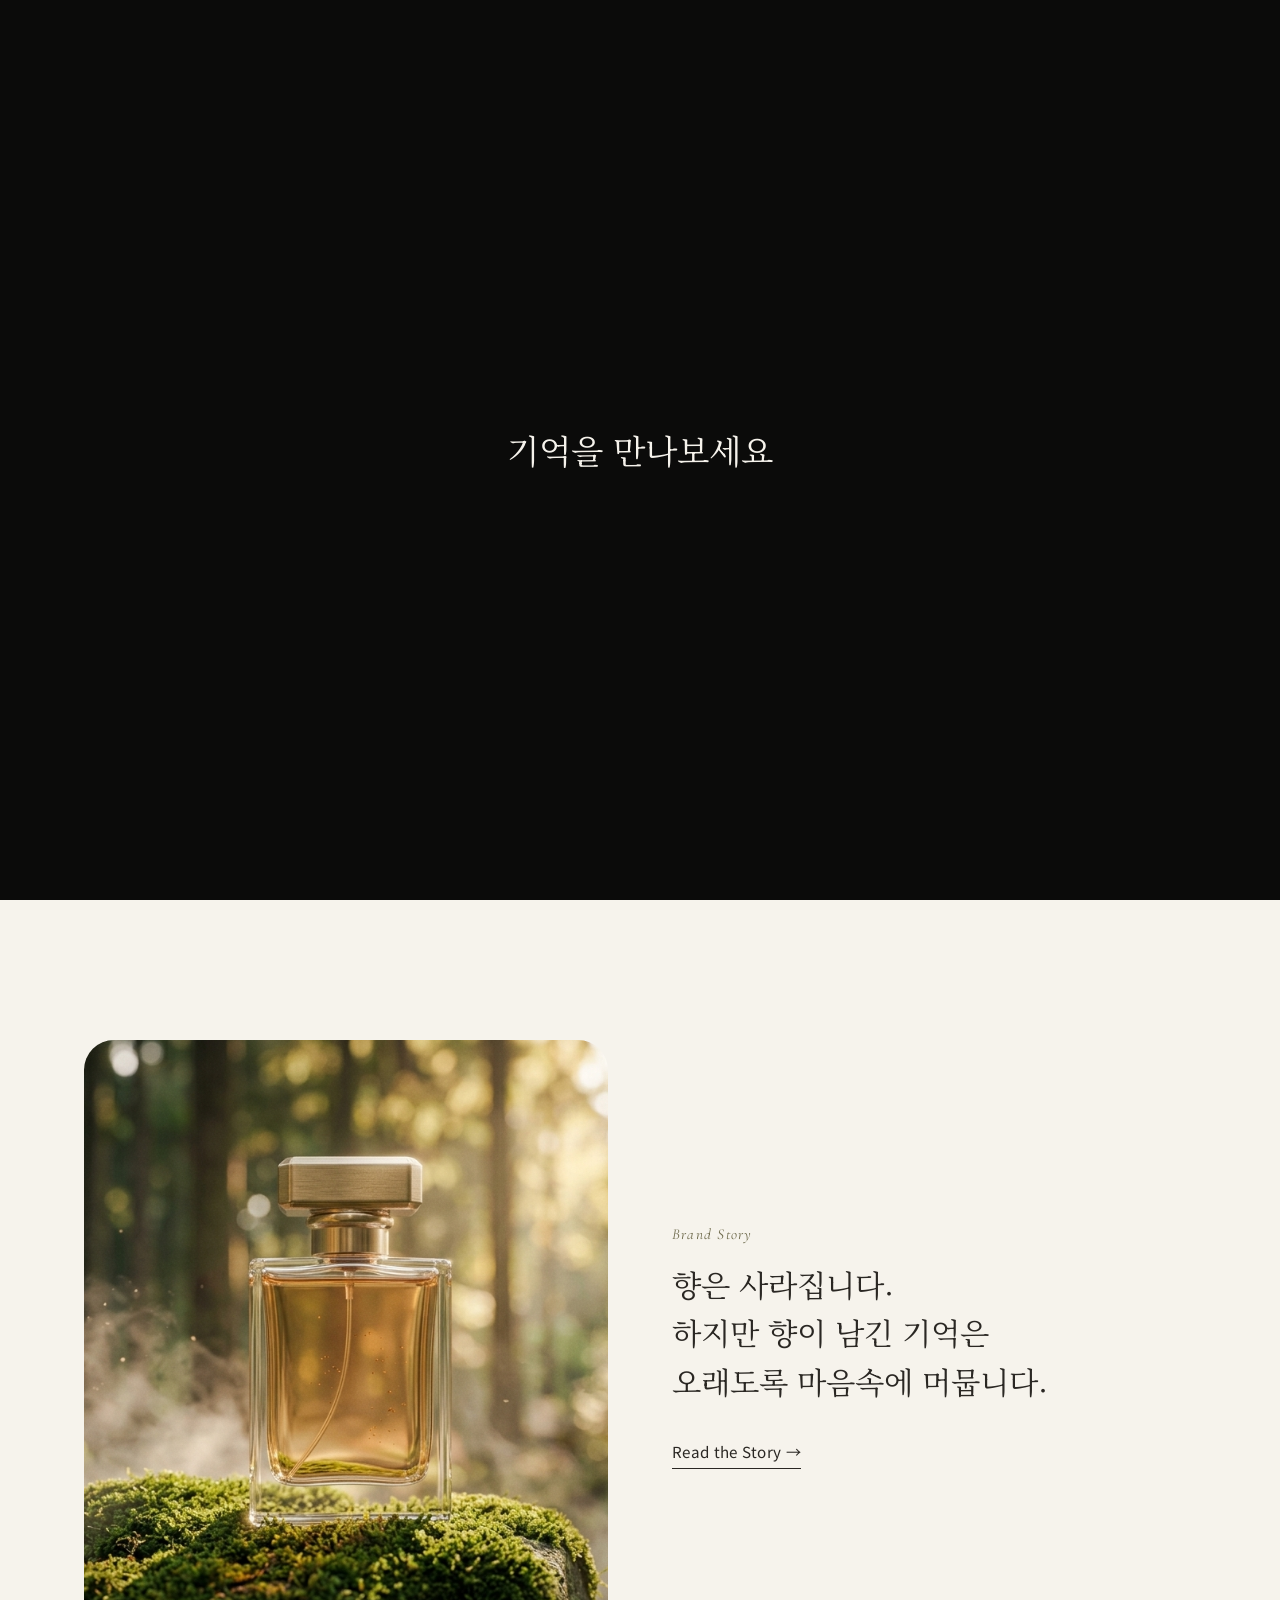
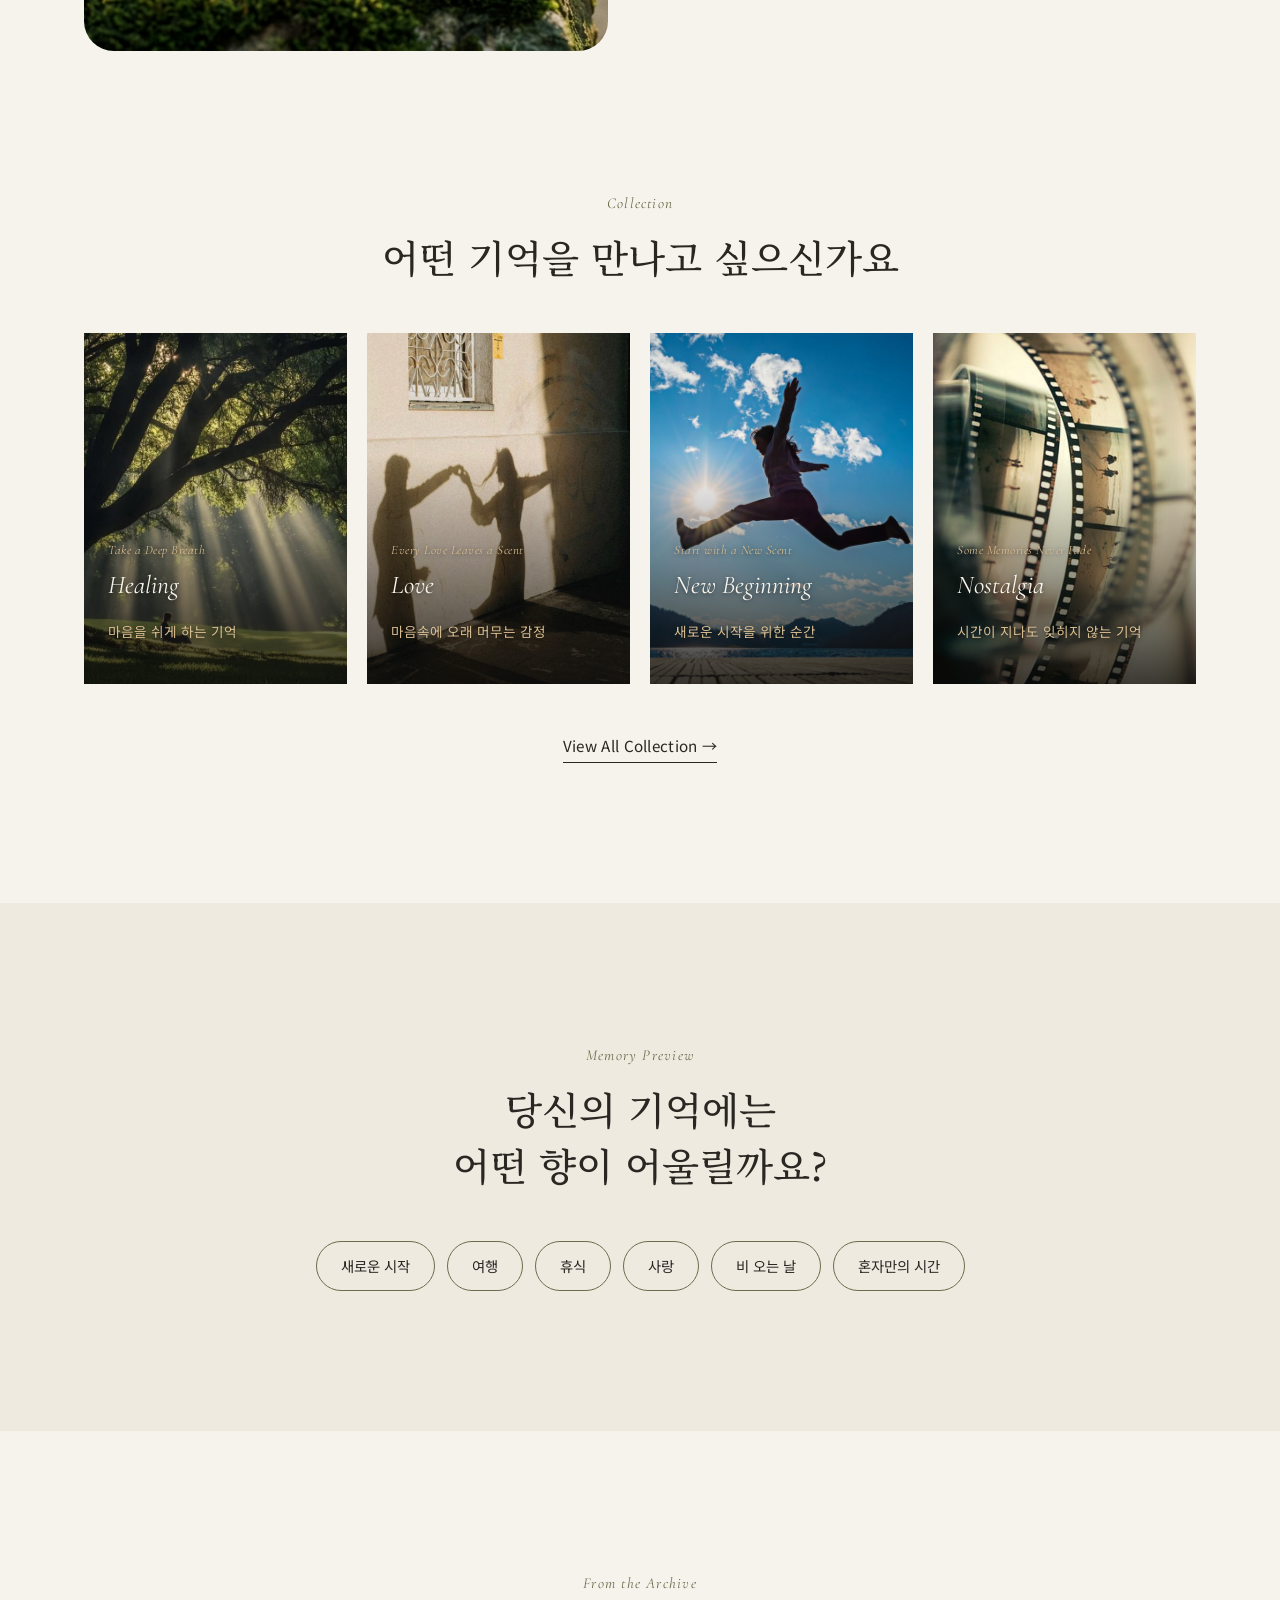
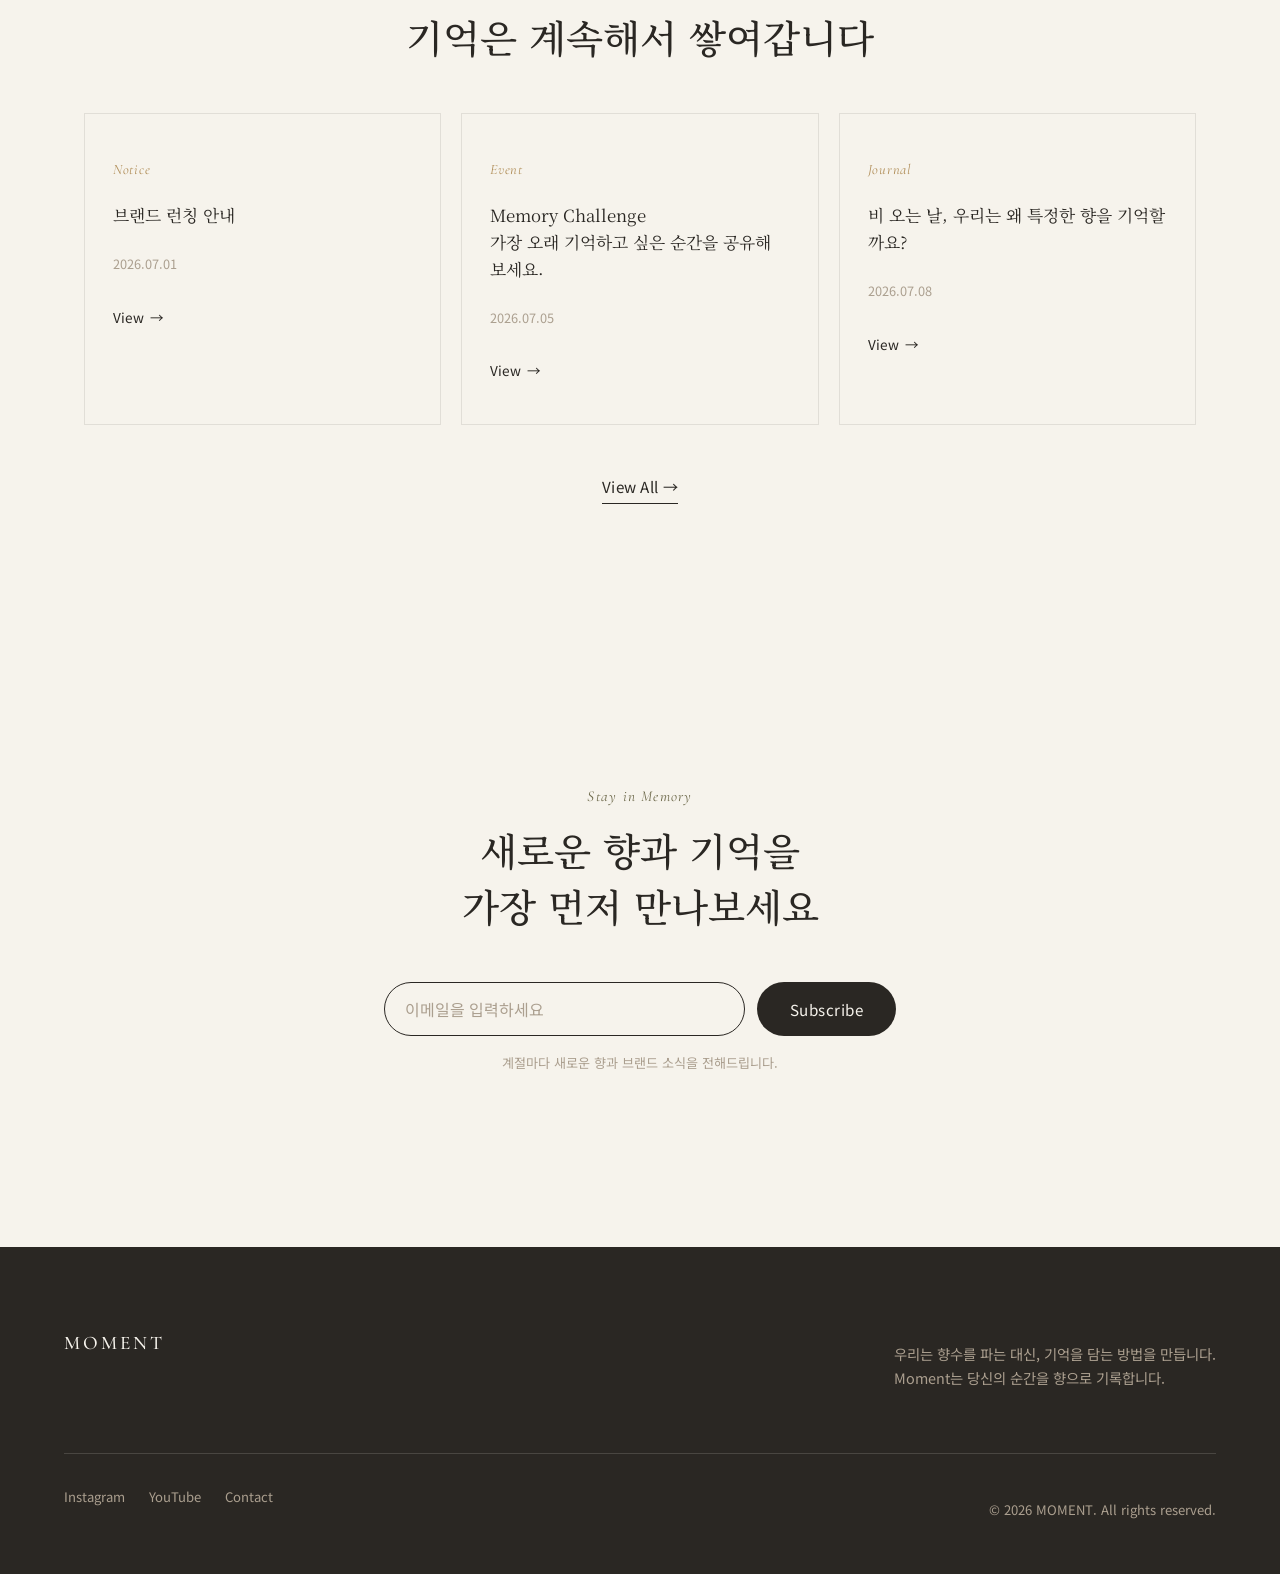
==== commit 4fdac0ab: "feat: Moment v1.1" ====
--- a/index.html
+++ b/index.html
@@ -1,273 +1,370 @@
-<!DOCTYPE html>
+<!doctype html>
 <html lang="ko">
-<head>
-  <meta charset="UTF-8" />
-  <meta name="viewport" content="width=device-width, initial-scale=1.0" />
-  <title>Moment | Memory Archive</title>
-  <meta name="description" content="Moment - 향수를 고르는 것이 아니라, 당신의 기억을 선택하는 경험." />
-
-  <!-- 구글 폰트: 한글 세리프(디스플레이) + 한글 산세리프(본문) + 영문 세리프(포인트 텍스트) -->
-  <link rel="preconnect" href="https://fonts.googleapis.com" />
-  <link rel="preconnect" href="https://fonts.gstatic.com" crossorigin />
-  <link
-    href="https://fonts.googleapis.com/css2?family=Cormorant+Garamond:ital,wght@0,300;0,400;0,500;1,400&family=Noto+Sans+KR:wght@300;400;500;700&family=Noto+Serif+KR:wght@400;500;600&display=swap"
-    rel="stylesheet"
-  />
-
-  <!-- 스타일시트 연결 -->
-  <link rel="stylesheet" href="css/style.css" />
-</head>
-<body data-auth="guest">
-  <!-- ============================================================
+  <head>
+    <meta charset="UTF-8" />
+    <meta name="viewport" content="width=device-width, initial-scale=1.0" />
+    <title>Moment | Memory Archive</title>
+    <meta
+      name="description"
+      content="Moment - 향수를 고르는 것이 아니라, 당신의 기억을 선택하는 경험."
+    />
+
+    <!-- 구글 폰트: 한글 세리프(디스플레이) + 한글 산세리프(본문) + 영문 세리프(포인트 텍스트) -->
+    <link rel="preconnect" href="https://fonts.googleapis.com" />
+    <link rel="preconnect" href="https://fonts.gstatic.com" crossorigin />
+    <link
+      href="https://fonts.googleapis.com/css2?family=Cormorant+Garamond:ital,wght@0,300;0,400;0,500;1,400&family=Noto+Sans+KR:wght@300;400;500;700&family=Noto+Serif+KR:wght@400;500;600&display=swap"
+      rel="stylesheet"
+    />
+
+    <!-- 스타일시트 연결 -->
+    <link rel="stylesheet" href="css/style.css" />
+  </head>
+  <body data-auth="guest">
+    <!-- ============================================================
        INTRO OVERLAY : 검은 화면 위 문구가 순서대로 나타났다 사라짐
        (JS에서 is-active 클래스를 순환시키며 텍스트를 전환합니다)
        ============================================================ -->
-  <div class="intro" id="intro" aria-hidden="true">
-    <p class="intro__line" data-index="0">오늘,<br />당신이 가장 오래 기억하고 싶은 순간은 무엇인가요?</p>
-    <p class="intro__line" data-index="1">우리는<br />기억이 사라지지 않기를 바랍니다.</p>
-    <p class="intro__line" data-index="2">기억을 만나보세요</p>
-    <p class="intro__line" data-index="3">오늘의 기억은,<br />내일의 향기가 됩니다.</p>
-  </div>
-
-  <!-- ============================================================
+    <div class="intro" id="intro" aria-hidden="true">
+      <p class="intro__line" data-index="0">
+        오늘,<br />당신이 가장 오래 기억하고 싶은 순간은 무엇인가요?
+      </p>
+      <p class="intro__line" data-index="1">
+        우리는<br />기억이 사라지지 않기를 바랍니다.
+      </p>
+      <p class="intro__line" data-index="2">기억을 만나보세요</p>
+    </div>
+
+    <!-- ============================================================
        HEADER / NAV : 모든 페이지 공통
        ============================================================ -->
-  <header class="site-header" id="siteHeader">
-    <div class="site-header__inner">
-      <!-- 로고 -->
-      <a href="index.html" class="logo" aria-label="Moment 홈으로 이동">MOMENT</a>
-
-      <!-- 메인 메뉴 -->
-      <nav class="main-nav" aria-label="주요 메뉴">
-        <ul class="main-nav__list">
-          <li><a href="brand.html">Brand</a></li>
-          <li><a href="collection.html">Collection</a></li>
-          <li><a href="memory-story.html">Memory Story</a></li>
-          <li><a href="archive.html">Archive</a></li>
-          <li><a href="contact.html">Contact</a></li>
-        </ul>
-      </nav>
-
-      <!-- 사용자 유틸리티 메뉴 : 로그인 상태에 따라 표시가 달라짐 -->
-      <div class="utility-nav">
-        <!-- 로그인 했을 때만 보이는 아이콘 -->
-        <a href="wishlist.html" class="icon-btn utility-nav__auth-only" aria-label="찜한 상품">
-          <svg viewBox="0 0 24 24" width="20" height="20" fill="none" stroke="currentColor" stroke-width="1.5">
-            <path d="M12 20s-7-4.35-9.5-8.8C.7 7.6 2 4 5.6 4c2 0 3.3 1 4.4 2.6C11.1 5 12.4 4 14.4 4 18 4 19.3 7.6 17.5 11.2 15 15.65 12 20 12 20Z"/>
-          </svg>
-        </a>
-        <a href="cart.html" class="icon-btn utility-nav__auth-only" aria-label="장바구니">
-          <svg viewBox="0 0 24 24" width="20" height="20" fill="none" stroke="currentColor" stroke-width="1.5">
-            <path d="M4 6h16l-1.5 10.5a2 2 0 0 1-2 1.5H7.5a2 2 0 0 1-2-1.5L4 6Z"/>
-            <path d="M8 6V5a4 4 0 1 1 8 0v1"/>
-          </svg>
-        </a>
-        <a href="mypage.html" class="icon-btn utility-nav__auth-only" aria-label="마이페이지">
-          <svg viewBox="0 0 24 24" width="20" height="20" fill="none" stroke="currentColor" stroke-width="1.5">
-            <circle cx="12" cy="8" r="3.4" />
-            <path d="M4.5 20c1.2-4 4-6 7.5-6s6.3 2 7.5 6" />
-          </svg>
-        </a>
-        <!-- 로그인/로그아웃 토글 버튼 -->
-        <button type="button" class="text-btn" id="authToggleBtn">Login</button>
+    <header class="site-header" id="siteHeader">
+      <div class="site-header__inner">
+        <!-- 로고 -->
+        <a href="index.html" class="logo" aria-label="Moment 홈으로 이동"
+          >MOMENT</a
+        >
+
+        <!-- 메인 메뉴 -->
+        <nav class="main-nav" aria-label="주요 메뉴">
+          <ul class="main-nav__list">
+            <li><a href="brand.html">Brand</a></li>
+            <li><a href="collection.html">Collection</a></li>
+            <li><a href="memory-story.html">Memory Story</a></li>
+            <li><a href="archive.html">Archive</a></li>
+            <li><a href="contact.html">Contact</a></li>
+          </ul>
+        </nav>
+
+        <!-- 사용자 유틸리티 메뉴 : 로그인 상태에 따라 표시가 달라짐 -->
+        <div class="utility-nav">
+          <!-- 로그인 했을 때만 보이는 아이콘 -->
+          <a
+            href="wishlist.html"
+            class="icon-btn utility-nav__auth-only"
+            aria-label="찜한 상품"
+          >
+            <svg
+              viewBox="0 0 24 24"
+              width="20"
+              height="20"
+              fill="none"
+              stroke="currentColor"
+              stroke-width="1.5"
+            >
+              <path
+                d="M12 20s-7-4.35-9.5-8.8C.7 7.6 2 4 5.6 4c2 0 3.3 1 4.4 2.6C11.1 5 12.4 4 14.4 4 18 4 19.3 7.6 17.5 11.2 15 15.65 12 20 12 20Z"
+              />
+            </svg>
+          </a>
+          <a
+            href="cart.html"
+            class="icon-btn utility-nav__auth-only"
+            aria-label="장바구니"
+          >
+            <svg
+              viewBox="0 0 24 24"
+              width="20"
+              height="20"
+              fill="none"
+              stroke="currentColor"
+              stroke-width="1.5"
+            >
+              <path
+                d="M4 6h16l-1.5 10.5a2 2 0 0 1-2 1.5H7.5a2 2 0 0 1-2-1.5L4 6Z"
+              />
+              <path d="M8 6V5a4 4 0 1 1 8 0v1" />
+            </svg>
+          </a>
+          <a
+            href="mypage.html"
+            class="icon-btn utility-nav__auth-only"
+            aria-label="마이페이지"
+          >
+            <svg
+              viewBox="0 0 24 24"
+              width="20"
+              height="20"
+              fill="none"
+              stroke="currentColor"
+              stroke-width="1.5"
+            >
+              <circle cx="12" cy="8" r="3.4" />
+              <path d="M4.5 20c1.2-4 4-6 7.5-6s6.3 2 7.5 6" />
+            </svg>
+          </a>
+          <!-- 로그인/로그아웃 토글 버튼 -->
+          <button type="button" class="text-btn" id="authToggleBtn">
+            Login
+          </button>
+        </div>
+
+        <!-- 모바일 메뉴 토글 -->
+        <button
+          type="button"
+          class="menu-toggle"
+          id="menuToggle"
+          aria-label="메뉴 열기"
+          aria-expanded="false"
+        >
+          <span></span><span></span><span></span>
+        </button>
       </div>
-
-      <!-- 모바일 메뉴 토글 -->
-      <button type="button" class="menu-toggle" id="menuToggle" aria-label="메뉴 열기" aria-expanded="false">
-        <span></span><span></span><span></span>
-      </button>
-    </div>
-  </header>
-
-  <main>
-    <!-- ============================================================
+    </header>
+
+    <main>
+      <!-- ============================================================
          SECTION 1 + 2 : HERO (텍스트 인트로 → 영상 전환)
          intro 오버레이가 사라지면 이 영상 히어로가 드러납니다.
          ============================================================ -->
-    <section class="hero" id="hero">
-      <video class="hero__video" id="heroVideo" muted loop playsinline poster="images/hero-poster.jpg">
-        <source src="video/main.mp4" type="video/mp4" />
-      </video>
-      <div class="hero__scrim"></div>
-      <div class="hero__content">
-        <a href="collection.html" class="btn btn--outline-light">Explore Collection <span class="arrow">→</span></a>
-      </div>
-    </section>
-
-    <!-- ============================================================
+      <section class="hero" id="hero">
+        <video
+          class="hero__video"
+          id="heroVideo"
+          muted
+          loop
+          playsinline
+          poster="images/hero-poster.jpg"
+        >
+          <source src="video/main.mp4" type="video/mp4" />
+        </video>
+        <div class="hero__scrim"></div>
+        <div class="hero__content">
+          <!-- 인트로 시퀀스가 끝나고 영상이 재생을 시작하는 순간, JS가 is-visible을 붙여 페이드인됩니다 -->
+          <p class="hero__caption" id="heroCaption">
+            오늘의 기억은,<br />내일의 향기가 됩니다.
+          </p>
+          <a href="collection.html" class="btn btn--outline-light"
+            >Explore Collection <span class="arrow">→</span></a
+          >
+        </div>
+      </section>
+
+      <!-- ============================================================
          SECTION 3 : BRAND STORY
          ============================================================ -->
-    <section class="brand-story" id="brand">
-      <div class="brand-story__media">
-        <img src="images/brand-story.png" alt="Moment 향수 병 클로즈업 사진" loading="lazy" />
-      </div>
-      <div class="brand-story__text">
-        <p class="eyebrow">Brand Story</p>
-        <p class="brand-story__quote">
-          향은 사라집니다.<br />
-          하지만 향이 남긴 기억은<br />
-          오래도록 마음속에 머뭅니다.
-        </p>
-        <a href="brand.html" class="link-underline">Read the Story →</a>
-      </div>
-    </section>
-
-    <!-- ============================================================
+      <section class="brand-story" id="brand">
+        <div class="brand-story__media">
+          <img
+            src="images/brand-story.png"
+            alt="Moment 향수 병 클로즈업 사진"
+            loading="lazy"
+          />
+        </div>
+        <div class="brand-story__text">
+          <p class="eyebrow">Brand Story</p>
+          <p class="brand-story__quote">
+            향은 사라집니다.<br />
+            하지만 향이 남긴 기억은<br />
+            오래도록 마음속에 머뭅니다.
+          </p>
+          <a href="brand.html" class="link-underline">Read the Story →</a>
+        </div>
+      </section>
+
+      <!-- ============================================================
          SECTION 4 : COLLECTION
          카드에 마우스를 올리면 이미지가 어두워지며 노트 정보가 나타남
          ============================================================ -->
-    <section class="collection" id="collection">
-      <p class="eyebrow center">Collection</p>
-      <h2 class="section-title center">어떤 기억을 만나고 싶으신가요</h2>
-
-      <!--
+      <section class="collection" id="collection">
+        <p class="eyebrow center">Collection</p>
+        <h2 class="section-title center">어떤 기억을 만나고 싶으신가요</h2>
+
+        <!--
         향수 카드 4개는 더 이상 마크업에 직접 쓰지 않습니다.
         js/data/perfumes-data.js 의 COLLECTIONS 배열(id, name, tagline, meaning, memoryTags)을
         js/main.js의 initHomeCollectionCards()가 읽어와 이 <ul> 안에 렌더링합니다.
         → 컬렉션 정보가 바뀌면 HTML을 건드릴 필요 없이 perfumes-data.js만 수정하면 됩니다.
       -->
-      <ul class="perfume-grid" id="perfumeGrid" aria-live="polite"></ul>
-
-      <div class="section-cta">
-        <a href="collection.html" class="link-underline">View All Collection →</a>
-      </div>
-    </section>
+        <ul class="perfume-grid" id="perfumeGrid" aria-live="polite"></ul>
+
+        <div class="section-cta">
+          <a href="collection.html" class="link-underline"
+            >View All Collection →</a
+          >
+        </div>
+      </section>
+
+      <!-- ============================================================
+         SECTION 5 : MEMORY PREVIEW (간단한 기억 취향 선택)
+         ============================================================ -->
+      <section class="memory-preview" id="memoryPreview">
+        <div class="memory-preview__inner">
+          <p class="eyebrow center">Memory Preview</p>
+          <h2 class="section-title center" id="memoryQuestion">
+            당신의 기억에는<br />어떤 향이 어울릴까요?
+          </h2>
+
+          <!-- 기억 선택 칩 목록 -->
+          <fieldset class="memory-options" id="memoryOptions">
+            <legend class="sr-only">기억 유형 선택</legend>
+            <label class="memory-chip">
+              <input type="radio" name="memory" value="새로운 시작" />
+              <span>새로운 시작</span>
+            </label>
+            <label class="memory-chip">
+              <input type="radio" name="memory" value="여행" />
+              <span>여행</span>
+            </label>
+            <label class="memory-chip">
+              <input type="radio" name="memory" value="휴식" />
+              <span>휴식</span>
+            </label>
+            <label class="memory-chip">
+              <input type="radio" name="memory" value="사랑" />
+              <span>사랑</span>
+            </label>
+            <label class="memory-chip">
+              <input type="radio" name="memory" value="비 오는 날" />
+              <span>비 오는 날</span>
+            </label>
+            <label class="memory-chip">
+              <input type="radio" name="memory" value="혼자만의 시간" />
+              <span>혼자만의 시간</span>
+            </label>
+          </fieldset>
+
+          <!-- 선택 후 나타나는 결과 영역 -->
+          <div class="memory-result" id="memoryResult" hidden>
+            <p class="memory-result__text">
+              당신의 기억을 위한<br />향을 준비했습니다.
+            </p>
+            <a href="memory-story.html" class="btn btn--dark">Find My Memory</a>
+          </div>
+        </div>
+      </section>
+
+      <!-- ============================================================
+         SECTION 6 : FROM THE ARCHIVE
+         ============================================================ -->
+      <section class="archive" id="archive">
+        <p class="eyebrow center">From the Archive</p>
+        <h2 class="section-title center">기억은 계속해서 쌓여갑니다</h2>
+
+        <ul class="archive-grid">
+          <li class="archive-card">
+            <a href="archive.html">
+              <span class="archive-card__tag">Notice</span>
+              <p class="archive-card__title">브랜드 런칭 안내</p>
+              <time class="archive-card__date" datetime="2026-07-01"
+                >2026.07.01</time
+              >
+              <span class="archive-card__link"
+                >View <span class="arrow">→</span></span
+              >
+            </a>
+          </li>
+          <li class="archive-card">
+            <a href="archive.html">
+              <span class="archive-card__tag">Event</span>
+              <p class="archive-card__title">
+                Memory Challenge<br />가장 오래 기억하고 싶은 순간을 공유해
+                보세요.
+              </p>
+              <time class="archive-card__date" datetime="2026-07-05"
+                >2026.07.05</time
+              >
+              <span class="archive-card__link"
+                >View <span class="arrow">→</span></span
+              >
+            </a>
+          </li>
+          <li class="archive-card">
+            <a href="archive.html">
+              <span class="archive-card__tag">Journal</span>
+              <p class="archive-card__title">
+                비 오는 날, 우리는 왜 특정한 향을 기억할까요?
+              </p>
+              <time class="archive-card__date" datetime="2026-07-08"
+                >2026.07.08</time
+              >
+              <span class="archive-card__link"
+                >View <span class="arrow">→</span></span
+              >
+            </a>
+          </li>
+        </ul>
+
+        <div class="section-cta">
+          <a href="archive.html" class="link-underline">View All →</a>
+        </div>
+      </section>
+
+      <!-- ============================================================
+         SECTION 7 : NEWSLETTER (Stay in Memory)
+         ============================================================ -->
+      <section class="newsletter" id="newsletter">
+        <p class="eyebrow center">Stay in Memory</p>
+        <h2 class="section-title center">
+          새로운 향과 기억을<br />가장 먼저 만나보세요
+        </h2>
+
+        <form class="newsletter__form" id="newsletterForm" novalidate>
+          <label for="newsletterEmail" class="sr-only">이메일 주소</label>
+          <input
+            type="email"
+            id="newsletterEmail"
+            name="email"
+            class="newsletter__input"
+            placeholder="이메일을 입력하세요"
+            required
+          />
+          <button type="submit" class="btn btn--dark">Subscribe</button>
+        </form>
+        <p class="newsletter__caption" id="newsletterMessage">
+          계절마다 새로운 향과 브랜드 소식을 전해드립니다.
+        </p>
+      </section>
+    </main>
 
     <!-- ============================================================
-         SECTION 5 : MEMORY PREVIEW (간단한 기억 취향 선택)
-         ============================================================ -->
-    <section class="memory-preview" id="memoryPreview">
-      <div class="memory-preview__inner">
-        <p class="eyebrow center">Memory Preview</p>
-        <h2 class="section-title center" id="memoryQuestion">당신의 기억에는<br />어떤 향이 어울릴까요?</h2>
-
-        <!-- 기억 선택 칩 목록 -->
-        <fieldset class="memory-options" id="memoryOptions">
-          <legend class="sr-only">기억 유형 선택</legend>
-          <label class="memory-chip">
-            <input type="radio" name="memory" value="새로운 시작" />
-            <span>새로운 시작</span>
-          </label>
-          <label class="memory-chip">
-            <input type="radio" name="memory" value="여행" />
-            <span>여행</span>
-          </label>
-          <label class="memory-chip">
-            <input type="radio" name="memory" value="휴식" />
-            <span>휴식</span>
-          </label>
-          <label class="memory-chip">
-            <input type="radio" name="memory" value="사랑" />
-            <span>사랑</span>
-          </label>
-          <label class="memory-chip">
-            <input type="radio" name="memory" value="비 오는 날" />
-            <span>비 오는 날</span>
-          </label>
-          <label class="memory-chip">
-            <input type="radio" name="memory" value="혼자만의 시간" />
-            <span>혼자만의 시간</span>
-          </label>
-        </fieldset>
-
-        <!-- 선택 후 나타나는 결과 영역 -->
-        <div class="memory-result" id="memoryResult" hidden>
-          <p class="memory-result__text">
-            당신의 기억을 위한<br />향을 준비했습니다.
-          </p>
-          <a href="memory-story.html" class="btn btn--dark">Find My Memory</a>
-        </div>
-      </div>
-    </section>
-
-    <!-- ============================================================
-         SECTION 6 : FROM THE ARCHIVE
-         ============================================================ -->
-    <section class="archive" id="archive">
-      <p class="eyebrow center">From the Archive</p>
-      <h2 class="section-title center">기억은 계속해서 쌓여갑니다</h2>
-
-      <ul class="archive-grid">
-        <li class="archive-card">
-          <a href="archive.html">
-            <span class="archive-card__tag">Notice</span>
-            <p class="archive-card__title">브랜드 런칭 안내</p>
-            <time class="archive-card__date" datetime="2026-07-01">2026.07.01</time>
-            <span class="archive-card__link">View <span class="arrow">→</span></span>
-          </a>
-        </li>
-        <li class="archive-card">
-          <a href="archive.html">
-            <span class="archive-card__tag">Event</span>
-            <p class="archive-card__title">Memory Challenge<br />가장 오래 기억하고 싶은 순간을 공유해 보세요.</p>
-            <time class="archive-card__date" datetime="2026-07-05">2026.07.05</time>
-            <span class="archive-card__link">View <span class="arrow">→</span></span>
-          </a>
-        </li>
-        <li class="archive-card">
-          <a href="archive.html">
-            <span class="archive-card__tag">Journal</span>
-            <p class="archive-card__title">비 오는 날, 우리는 왜 특정한 향을 기억할까요?</p>
-            <time class="archive-card__date" datetime="2026-07-08">2026.07.08</time>
-            <span class="archive-card__link">View <span class="arrow">→</span></span>
-          </a>
-        </li>
-      </ul>
-
-      <div class="section-cta">
-        <a href="archive.html" class="link-underline">View All →</a>
-      </div>
-    </section>
-
-    <!-- ============================================================
-         SECTION 7 : NEWSLETTER (Stay in Memory)
-         ============================================================ -->
-    <section class="newsletter" id="newsletter">
-      <p class="eyebrow center">Stay in Memory</p>
-      <h2 class="section-title center">새로운 향과 기억을<br />가장 먼저 만나보세요</h2>
-
-      <form class="newsletter__form" id="newsletterForm" novalidate>
-        <label for="newsletterEmail" class="sr-only">이메일 주소</label>
-        <input
-          type="email"
-          id="newsletterEmail"
-          name="email"
-          class="newsletter__input"
-          placeholder="이메일을 입력하세요"
-          required
-        />
-        <button type="submit" class="btn btn--dark">Subscribe</button>
-      </form>
-      <p class="newsletter__caption" id="newsletterMessage">계절마다 새로운 향과 브랜드 소식을 전해드립니다.</p>
-    </section>
-  </main>
-
-  <!-- ============================================================
        FOOTER : 모든 페이지 공통
        ============================================================ -->
-  <footer class="site-footer">
-    <div class="site-footer__top">
-      <span class="logo logo--footer">MOMENT</span>
-      <p class="site-footer__philosophy">
-        우리는 향수를 파는 대신, 기억을 담는 방법을 만듭니다.<br />
-        Moment는 당신의 순간을 향으로 기록합니다.
-      </p>
-    </div>
-
-    <div class="site-footer__bottom">
-      <nav class="site-footer__social" aria-label="소셜 미디어 및 연락처">
-        <a href="#" target="_blank" rel="noopener">Instagram</a>
-        <a href="#" target="_blank" rel="noopener">YouTube</a>
-        <a href="contact.html">Contact</a>
-      </nav>
-      <p class="site-footer__copyright">© 2026 MOMENT. All rights reserved.</p>
-    </div>
-  </footer>
-
-  <!-- 스크립트 연결 : body 최하단 -->
-  <!-- perfumes-data.js가 COLLECTIONS/PERFUMES 전역 상수를 만들어주므로 반드시 다른 js보다 먼저 로드 -->
-  <script src="js/data/perfumes-data.js"></script>
-  <script src="js/store.js"></script>
-  <script src="js/main.js"></script>
-</body>
+    <footer class="site-footer">
+      <div class="site-footer__top">
+        <span class="logo logo--footer">MOMENT</span>
+        <p class="site-footer__philosophy">
+          우리는 향수를 파는 대신, 기억을 담는 방법을 만듭니다.<br />
+          Moment는 당신의 순간을 향으로 기록합니다.
+        </p>
+      </div>
+
+      <div class="site-footer__bottom">
+        <nav class="site-footer__social" aria-label="소셜 미디어 및 연락처">
+          <a href="#" target="_blank" rel="noopener">Instagram</a>
+          <a href="#" target="_blank" rel="noopener">YouTube</a>
+          <a href="contact.html">Contact</a>
+        </nav>
+        <p class="site-footer__copyright">
+          © 2026 MOMENT. All rights reserved.
+        </p>
+      </div>
+    </footer>
+
+    <!-- 스크립트 연결 : body 최하단 -->
+    <!-- perfumes-data.js가 COLLECTIONS/PERFUMES 전역 상수를 만들어주므로 반드시 다른 js보다 먼저 로드 -->
+    <script src="js/data/perfumes-data.js"></script>
+    <script src="js/store.js"></script>
+    <script src="js/main.js"></script>
+  </body>
 </html>
--- a/css/style.css
+++ b/css/style.css
@@ -171,7 +171,8 @@
   border-radius: 999px;
   border: 1px solid transparent;
   cursor: pointer;
-  transition: background-color var(--duration-fast) var(--ease-default),
+  transition:
+    background-color var(--duration-fast) var(--ease-default),
     color var(--duration-fast) var(--ease-default),
     border-color var(--duration-fast) var(--ease-default);
 }
@@ -257,7 +258,8 @@
   display: flex;
   align-items: center;
   color: var(--color-ivory);
-  transition: background-color var(--duration-fast) var(--ease-default),
+  transition:
+    background-color var(--duration-fast) var(--ease-default),
     color var(--duration-fast) var(--ease-default);
 }
 
@@ -271,7 +273,7 @@
 
 .site-header__inner {
   width: 100%;
-  max-width: var(--container-max);
+  /* max-width: var(--container-max); */
   margin: 0 auto;
   padding: 0 var(--gutter);
   display: flex;
@@ -289,7 +291,7 @@
 
 .main-nav__list {
   display: flex;
-  gap: 36px;
+  gap: 45px;
 }
 
 .main-nav__list a {
@@ -338,7 +340,8 @@
   font-size: 0.85rem;
   letter-spacing: 0.03em;
   cursor: pointer;
-  transition: background-color var(--duration-fast) var(--ease-default),
+  transition:
+    background-color var(--duration-fast) var(--ease-default),
     color var(--duration-fast) var(--ease-default);
 }
 
@@ -404,7 +407,11 @@
 .hero__scrim {
   position: absolute;
   inset: 0;
-  background: linear-gradient(180deg, rgba(11, 11, 10, 0.15) 0%, rgba(11, 11, 10, 0.55) 100%);
+  background: linear-gradient(
+    180deg,
+    rgba(11, 11, 10, 0.15) 0%,
+    rgba(11, 11, 10, 0.55) 100%
+  );
 }
 
 .hero__content {
@@ -412,6 +419,29 @@
   z-index: 2;
   padding-bottom: 96px;
   text-align: center;
+}
+
+/* 히어로 캡션 : 인트로 문구 중 하나("오늘의 기억은, 내일의 향기가 됩니다")가
+   자리를 옮겨온 것입니다. 인트로가 끝나 영상이 재생되기 시작하는 순간
+   JS(initIntroSequence)가 is-visible 클래스를 붙이면 아래에서 살짝 떠오르며
+   페이드인 됩니다. */
+.hero__caption {
+  font-family: var(--font-display);
+  font-weight: 400;
+  font-size: clamp(1.6rem, 4vw, 2.6rem);
+  line-height: 1.5;
+  color: var(--color-ivory);
+  margin: 0 0 28px;
+  opacity: 0;
+  transform: translateY(14px);
+  transition:
+    opacity var(--duration-slow) var(--ease-default),
+    transform var(--duration-slow) var(--ease-default);
+}
+
+.hero__caption.is-visible {
+  opacity: 1;
+  transform: translateY(0);
 }
 
 /* ==========================================================================
@@ -470,7 +500,9 @@
 .perfume-card {
   position: relative;
   aspect-ratio: 3 / 4;
-  background-color: var(--color-ivory-dim); /* 이미지 로드 전/실패 시 대비용 배경 */
+  background-color: var(
+    --color-ivory-dim
+  ); /* 이미지 로드 전/실패 시 대비용 배경 */
   background-size: cover;
   background-position: center;
   overflow: hidden;
@@ -554,7 +586,8 @@
   max-height: 0;
   opacity: 0;
   overflow: hidden;
-  transition: max-height var(--duration-fast) var(--ease-default),
+  transition:
+    max-height var(--duration-fast) var(--ease-default),
     opacity var(--duration-fast) var(--ease-default);
 }
 
@@ -578,7 +611,8 @@
   max-height: 0;
   opacity: 0;
   overflow: hidden;
-  transition: max-height var(--duration-fast) var(--ease-default),
+  transition:
+    max-height var(--duration-fast) var(--ease-default),
     opacity var(--duration-fast) var(--ease-default);
 }
 
@@ -665,7 +699,8 @@
   border: 1px solid var(--color-olive);
   border-radius: 999px;
   font-size: 0.9rem;
-  transition: background-color var(--duration-fast) var(--ease-default),
+  transition:
+    background-color var(--duration-fast) var(--ease-default),
     color var(--duration-fast) var(--ease-default);
 }
 
